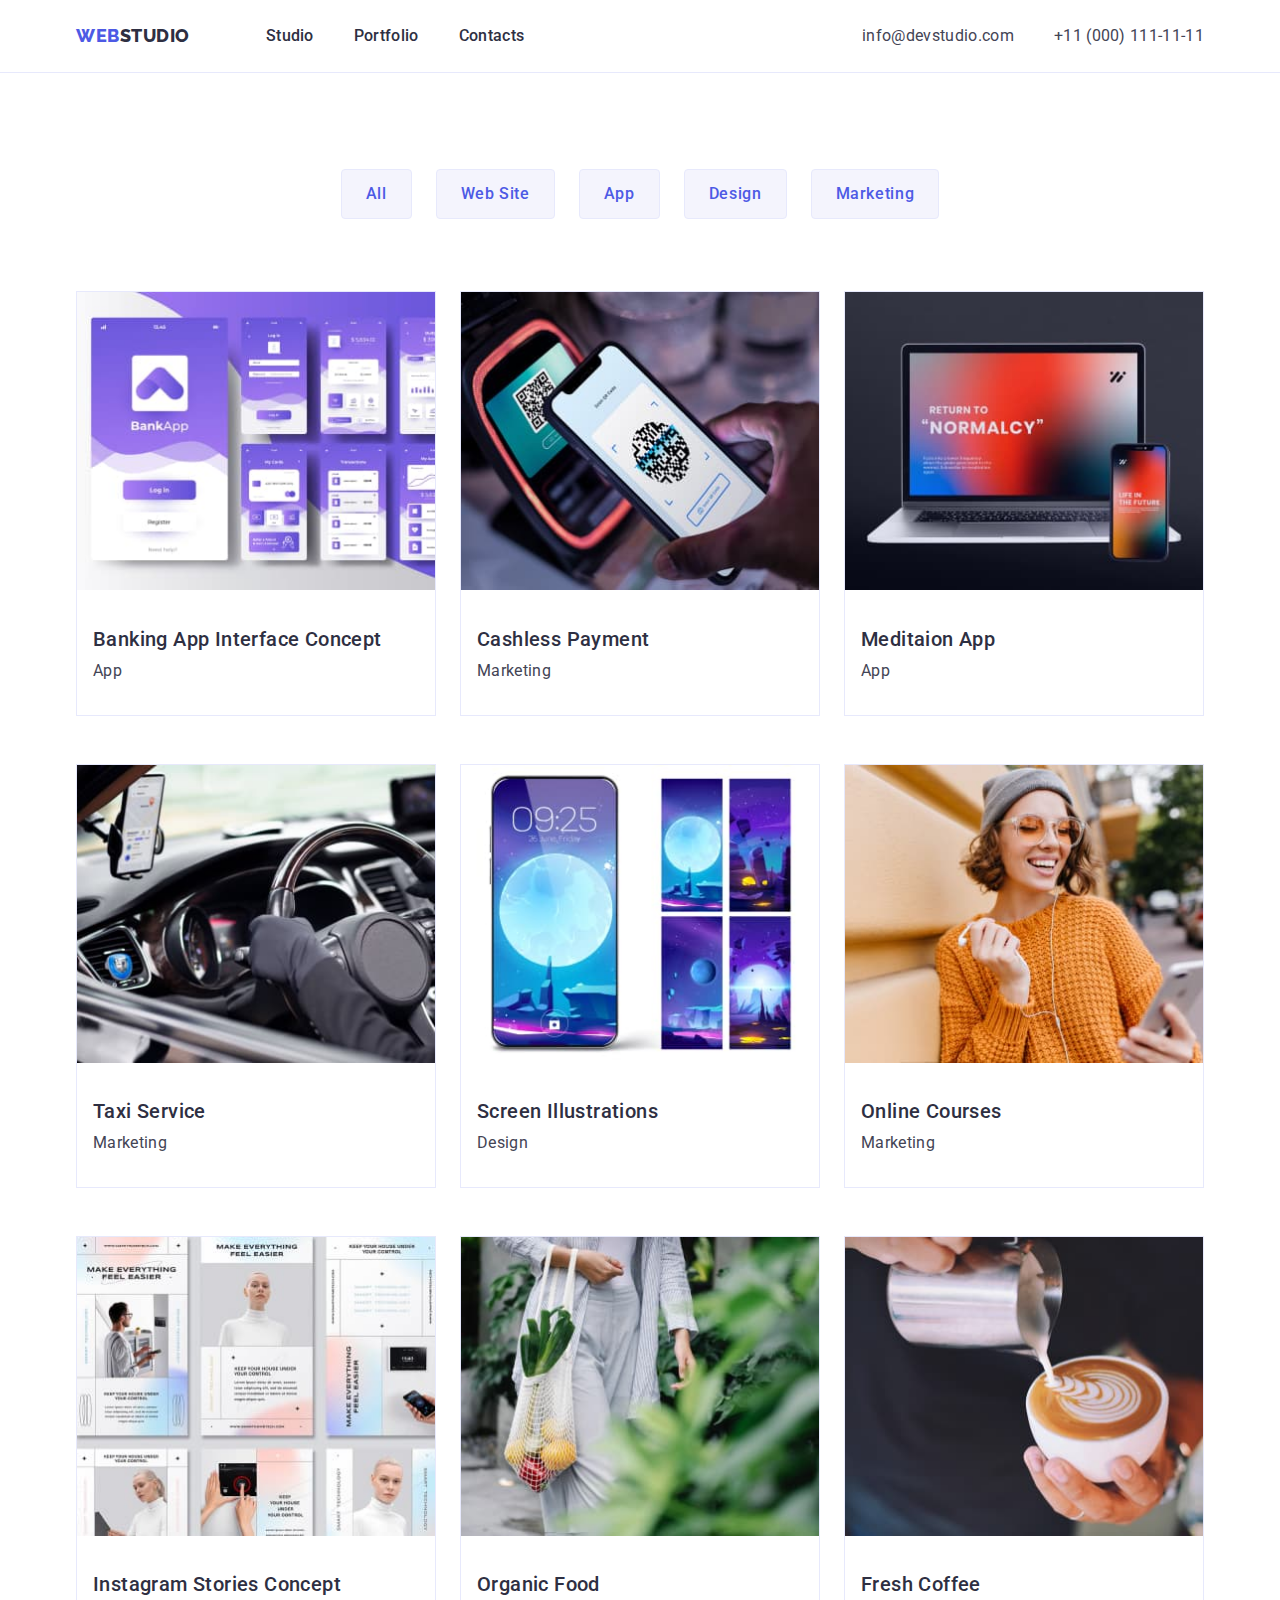
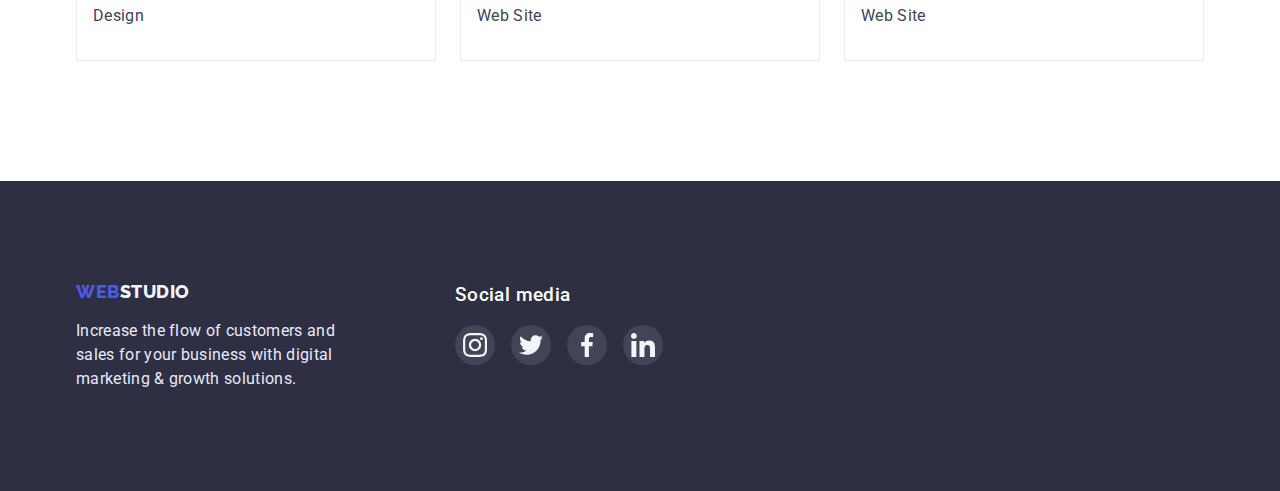
==== portfolio.html @ 0db058c7 "Add copy hw 4" ====
<!DOCTYPE html>
<html lang="en">

<head>
    <meta charset="UTF-8" />
    <meta http-equiv="X-UA-Compatible" content="IE=edge" />
    <meta name="viewport" content="width=device-width, initial-scale=1.0" />
    <link rel="preconnect" href="https://fonts.googleapis.com" />
    <link rel="preconnect" href="https://fonts.gstatic.com" crossorigin />
    <link href="https://fonts.googleapis.com/css2?family=Raleway:wght@800&family=Roboto:wght@400;500;700;900&display=swap" rel="stylesheet" />
    <link rel="stylesheet" href="https://cdnjs.cloudflare.com/ajax/libs/modern-normalize/1.1.0/modern-normalize.min.css" />
    <link rel="stylesheet" href="./css/styles.css" />
    <title>Webstudio</title>
</head>

<body>
    <header class="nav-bar">
        <div class="nav-bar-container">
            <div class="logo-nav">
                <a class="logo-top" href="./index.html"><span class="web-top">web</span
            ><span class="studio-top">studio</span></a
          >
          <nav>
            <ul class="nav-list">
              <li class="nav-item"><a class="nav-text" href="./index.html">Studio</a></li>
                <li class="nav-item">
                    <a class="nav-text" href="">Portfolio</a>
                </li>
                <li class="nav-item"><a class="nav-text" href="">Contacts</a></li>
                </ul>
                </nav>
            </div>
            <address>
          <ul class="address-list">
            <li class="address-item">
              <a class="address-text" href="mailto:info@devstudio.com"
                >info@devstudio.com</a
              >
            </li>
            <li class="address-item">
              <a class="address-text" href="tel:+110001111111"
                >+11 (000) 111-11-11</a
              >
            </li>
          </ul>
        </address>
        </div>
    </header>

    <main>
        <section class="projects">
            <div class="container">
                <ul class="filters-list">
                    <li class="filters-item"><button class="filters-text" type="button">All</button></li>
                    <li class="filters-item"><button class="filters-text" type="button">Web Site</button></li>
                    <li class="filters-item"><button class="filters-text" type="button">App</button></li>
                    <li class="filters-item"><button class="filters-text" type="button">Design</button></li>
                    <li class="filters-item"><button class="filters-text" type="button">Marketing</button></li>
                </ul>
                <ul class="projects-list">
                    <li class="projects-item">
                        <img src="./images/img1-1.jpg" alt="bank app screenshots" width="358" />
                        <div class="projects-card">
                            <h3 class="projects-direction">Banking App Interface Concept</h3>
                            <p class="projects-text">App</p>
                        </div>
                    </li>
                    <li class="projects-item">
                        <img src="./images/img1-2.jpg" alt="smartphone scans qr code" width="358" />
                        <div class="projects-card">
                            <h3 class="projects-direction">Cashless Payment</h3>
                            <p class="projects-text">Marketing</p>
                        </div>
                    </li>
                    <li class="projects-item">
                        <img src="./images/img1-3.jpg" alt="laptop and smartphone with app on screens" width="358" />
                        <div class="projects-card">
                            <h3 class="projects-direction">Meditaion App</h3>
                            <p class="projects-text">App</p>
                        </div>
                    </li>
                    <li class="projects-item">
                        <img src="./images/img2-1.jpg" alt="view of the driver's seat through the window" width="358" />
                        <div class="projects-card">
                            <h3 class="projects-direction">Taxi Service</h3>
                            <p class="projects-text">Marketing</p>
                        </div>
                    </li>
                    <li class="projects-item">
                        <img src="./images/img2-2.jpg" alt="phone and four screensavers to choose from" width="358" />
                        <div class="projects-card">
                            <h3 class="projects-direction">Screen Illustrations</h3>
                            <p class="projects-text">Design</p>
                        </div>
                    </li>
                    <li class="projects-item">
                        <img src="./images/img2-3.jpg" alt="girl with phone in hand" width="358" />
                        <div class="projects-card">
                            <h3 class="projects-direction">Online Courses</h3>
                            <p class="projects-text">Marketing</p>
                        </div>
                    </li>
                    <li class="projects-item">
                        <img src="./images/img3-1.jpg" alt="screenshots from instagram" width="358" />
                        <div class="projects-card">
                            <h3 class="projects-direction">Instagram Stories Concept</h3>
                            <p class="projects-text">Design</p>
                        </div>
                    </li>
                    <li class="projects-item">
                        <img src="./images/img3-2.jpg" alt="woman with a bag of vegetables" width="358" />
                        <div class="projects-card">
                            <h3 class="projects-direction">Organic Food</h3>
                            <p class="projects-text">Web Site</p>
                        </div>
                    </li>
                    <li class="projects-item">
                        <img src="./images/img3-3.jpg" alt="a cup of coffee" width="358" />
                        <div class="projects-card">
                            <h3 class="projects-direction">Fresh Coffee</h3>
                            <p class="projects-text">Web Site</p>
                        </div>
                    </li>
                </ul>
            </div>
        </section>
    </main>

    <footer class="foot">
        <div class="foot-container">
            <div class="foot-logo">
                <a class="logo-bottom" href="./index.html"><span class="web-bottom">web</span
            ><span class="studio-bottom">studio</span></a
          >
          <p class="advise">
            Increase the flow of customers and<br />sales for your business with
            digital<br />marketing & growth solutions.
          </p>
        </div>
        <div class="foot-network">
          <h3 class="foot-network-text">Social media</h3>
          <ul class="foot-network-list">
            <li>
              <a class="foot-icons" href="">
                <svg width="24" height="24">
                  <use href="./images/icons.svg#icon-instagramb"></use>
                </svg>
              </a>
                </li>
                <li>
                    <a class="foot-icons" href="">
                        <svg width="24" height="24">
                  <use href="./images/icons.svg#icon-twitterb"></use>
                </svg>
                    </a>
                </li>
                <li>
                    <a class="foot-icons" href="">
                        <svg width="24" height="24">
                  <use href="./images/icons.svg#icon-facebookb"></use>
                </svg>
                    </a>
                </li>
                <li>
                    <a class="foot-icons" href="">
                        <svg width="24" height="24">
                  <use href="./images/icons.svg#icon-linkedinb"></use>
                </svg>
                    </a>
                </li>
                </ul>
            </div>
        </div>
    </footer>
</body>

</html>
---- css/styles.css ----
:root {
    --font-weight-h: 500;
    --font-weight-hh: 700;
    --font-size-h: 20px;
    --font-size-hh: 36px;
    --line-height-hh: 1.1;
    --line-height-h: 1.2;
    --line-height-p: 1.5;
    --letter-spacing-h: 0.04em;
    --letter-spacing-p: 0.02em;
    --text-color: #434455;
    --hero-color: #2e2f42;
    --links-color: #4d5ae5;
    --hover-color: #404bbf;
    --magic-color: #ffffff;
    --accent-color: #e7e9fc;
    --background-color: #f4f4fd;
}

body {
    font-family: "Roboto", sans-serif;
    font-style: normal;
    background: #e5e5e5;
    color: var(--hero-color);
}

.container {
    width: 1158px;
    margin: 0 auto;
    padding-left: 15px;
    padding-right: 15px;
}

.nav-list,
.address-list,
.featurs-list,
.samples-list,
.team-list,
.filters-list,
.projects-list,
.customers-list,
.team-icons-list,
.foot-network-list,
.customers-list {
    list-style-type: none;
}

.filters-item:not(:last-child),
.featurs-item:not(:last-child),
.samples-item:not(:last-child),
.team-item:not(:last-child) {
    margin-right: 24px;
}


/* .featurs-item + .featurs-item = .featurs-item:not(:last-child) */


/* header */

.nav-bar {
    display: flex;
    padding-top: 24px;
    padding-bottom: 24px;
    background-color: var(--magic-color);
    border-bottom: 1px solid #e7e9fc;
}

.nav-bar-container {
    display: flex;
    justify-content: space-between;
    align-items: center;
    width: 1158px;
    margin: 0 auto;
    padding-left: 15px;
    padding-right: 15px;
}

.logo-nav {
    display: flex;
}

.logo-top {
    margin-right: 76px;
    text-decoration: none;
}

.web-top,
.studio-top {
    font-family: "Raleway";
    font-weight: 800;
    font-size: 18px;
    line-height: 1.3;
    letter-spacing: 0.03em;
    text-transform: uppercase;
}

.web-top {
    color: var(--links-color);
}

.studio-top {
    color: var(--hero-color);
}

.nav-list {
    display: flex;
    margin: 0;
    padding-left: 0;
}

.nav-item:not(:last-child),
.address-item:not(:last-child) {
    margin-right: 40px;
}

.nav-text {
    font-weight: var(--font-weight-h);
    line-height: var(--line-height-p);
    letter-spacing: var(--letter-spacing-p);
    color: var(--hero-color);
    text-decoration: none;
}

.address-list {
    display: flex;
    margin: 0;
    padding-left: 0;
}

.address-text {
    font-style: normal;
    line-height: var(--line-height-p);
    letter-spacing: var(--letter-spacing-p);
    color: var(--text-color);
    text-decoration: none;
}

.nav-text:hover,
.nav-text:focus,
.address-text:hover,
.address-text:focus {
    color: var(--hover-color);
}


/* main */

main {
    background-color: var(--magic-color);
}


/* hero */

.hero {
    max-width: 1440px;
    height: 600px;
    margin: 0 auto;
    padding-top: 188px;
    padding-bottom: 188px;
    text-align: center;
    background-color: var(--hero-color);
    background-image: linear-gradient( to right, rgba(46, 47, 66, 0.7), rgba(46, 47, 66, 0.7)), url("../images/people-office.jpg");
    background-position: center;
}

.hero-text {
    margin: 0;
    font-weight: 700;
    font-size: 56px;
    line-height: 1.1;
    letter-spacing: 0.02em;
    color: var(--magic-color);
}

.hero-button {
    margin-top: 48px;
    padding: 16px 32px;
    font-family: "Roboto", sans-serif;
    font-style: normal;
    font-weight: var(--font-weight-h);
    line-height: var(--line-height-p);
    letter-spacing: var(--letter-spacing-h);
    background: var(--links-color);
    color: var(--magic-color);
    border: 0;
    box-shadow: 0px 4px 4px rgba(0, 0, 0, 0.15);
    border-radius: 4px;
    cursor: pointer;
}

.hero-button:hover,
.hero-button:focus {
    background: var(--hover-color);
}


/* feature */

.featurs {
    padding-top: 120px;
    padding-bottom: 120px;
}

.featurs-list {
    display: flex;
    margin: 0;
    padding-left: 0;
}

.featurs-icons {
    width: 64px;
    height: 64px;
    /* padding: 24px 100px; */
    background: var(--background-color);
    border-radius: 4px;
    display: flex;
}

.featurs-direction {
    margin: 0;
    margin-top: 8px;
    font-weight: var(--font-weight-h);
    font-size: var(--font-size-h);
    line-height: var(--line-height-h);
    letter-spacing: var(--letter-spacing-p);
    color: var(--hero-color);
}

.featurs-text {
    width: 264px;
    margin-top: 8px;
    margin-bottom: 0;
    line-height: var(--line-height-p);
    letter-spacing: var(--letter-spacing-p);
    color: var(--text-color);
}


/* samples */

.samples {
    padding-bottom: 120px;
}

.samples-text {
    margin-top: 0;
    margin-bottom: 72px;
    font-weight: var(--font-weight-hh);
    font-size: var(--font-size-hh);
    line-height: var(--line-height-hh);
    text-align: center;
    letter-spacing: 0.02em;
    text-transform: capitalize;
    color: var(--hero-color);
}

.samples-list {
    display: flex;
    margin: 0;
    padding-left: 0;
}


/* team */

.team {
    padding-top: 120px;
    padding-bottom: 120px;
    background-color: var(--background-color);
}

.team-text {
    margin-top: 0;
    margin-bottom: 72px;
    font-weight: var(--font-weight-hh);
    font-size: var(--font-size-hh);
    line-height: var(--line-height-hh);
    text-align: center;
    letter-spacing: 0.02em;
    text-transform: capitalize;
    color: var(--hero-color);
}

.team-list {
    display: flex;
    margin: 0;
    padding-left: 0;
}

.team-item {
    width: 264px;
    background: var(--magic-color);
    box-shadow: 0px 1px 6px rgba(46, 47, 66, 0.08), 0px 1px 1px rgba(46, 47, 66, 0.16), 0px 2px 1px rgba(46, 47, 66, 0.08);
    border-radius: 0px 0px 4px 4px;
}

.team-name {
    margin-top: 0;
    margin-bottom: 8px;
    font-weight: var(--font-weight-h);
    font-size: var(--font-size-h);
    line-height: var(--line-height-h);
    text-align: center;
    letter-spacing: var(--letter-spacing-p);
    color: var(--hero-color);
}

.team-function {
    margin-top: 0;
    margin-bottom: 0;
    line-height: var(--line-height-p);
    text-align: center;
    letter-spacing: var(--letter-spacing-p);
    color: var(--text-color);
}

.team-item-text {
    padding: 32px 16px;
}

.team-icons-list {
    display: flex;
    justify-content: space-between;
    margin-top: 8px;
    padding: 0;
}

.team-icons {
    display: flex;
    justify-content: center;
    align-items: center;
    width: 40px;
    height: 40px;
    border-radius: 50%;
    background-color: var(--links-color);
}

.team-icons:hover,
.team-icons:focus {
    background-color: var(--hover-color);
}


/* customers */

.customers {
    padding-top: 130px;
    padding-bottom: 120px;
}

.customers-text {
    margin: 0;
    font-weight: var(--font-weight-hh);
    font-size: var(--font-size-hh);
    line-height: var(--line-height-hh);
    text-align: center;
    letter-spacing: 0.02em;
    text-transform: capitalize;
    color: var(--hero-color);
}

.customers-list {
    display: flex;
    justify-content: space-between;
    margin: 0;
    margin-top: 72px;
    padding: 0;
}

.customers-items {
    display: flex;
    justify-content: center;
    align-items: center;
    width: 168px;
    height: 88px;
    border: 1px solid #8e8f99;
    border-radius: 4px;
}

.customers-icons {
    fill: #8e8f99;
}

.customers-items:hover .customers-icons,
.customers-items:focus .customers-icons {
    fill: var(--hover-color);
}

.customers-items:hover,
.customers-items:focus {
    border: 1px solid var(--hover-color);
    border-radius: 4px;
}


/* footer */

.foot {
    background-color: var(--hero-color);
}

.foot-container {
    display: flex;
    width: 1158px;
    margin: 0 auto;
    padding-left: 15px;
    padding-right: 15px;
    padding-top: 100px;
    padding-bottom: 100px;
}

.logo-bottom {
    text-decoration: none;
}

.web-bottom,
.studio-bottom {
    font-family: "Raleway";
    font-weight: 800;
    font-size: 18px;
    line-height: 1.2;
    letter-spacing: 0.03em;
    text-transform: uppercase;
}

.web-bottom {
    color: var(--links-color);
}

.studio-bottom {
    color: var(--background-color);
}

.advise {
    margin-bottom: 0;
    line-height: var(--line-height-p);
    letter-spacing: var(--letter-spacing-p);
    color: var(--accent-color);
}

.foot-network {
    width: 208px;
    margin-left: 120px;
}

.foot-network-text {
    margin: 0;
    padding: 0;
    font-weight: var(--font-weight-h);
    line-height: var(--line-height-p);
    letter-spacing: var(--letter-spacing-p);
    color: var(--magic-color);
}

.foot-network-list {
    display: flex;
    justify-content: space-between;
    padding-left: 0;
    margin-bottom: 0;
}

.foot-icons {
    display: flex;
    justify-content: center;
    align-items: center;
    width: 40px;
    height: 40px;
    padding: 8px;
    border-radius: 50%;
    background-color: rgba(255, 255, 255, 0.1);
}

.foot-icons:hover,
.foot-icons:focus {
    background-color: #31d0aa;
}


/* Portfolio */

.projects {
    padding-top: 96px;
    padding-bottom: 120px;
}

.filters-list {
    display: flex;
    justify-content: center;
    margin: 0;
    padding-left: 0;
}

.filters-text {
    padding: 12px 24px;
    font-weight: var(--font-weight-h);
    line-height: var(--line-height-p);
    text-align: center;
    letter-spacing: var(--letter-spacing-h);
    color: var(--links-color);
    background: var(--background-color);
    border: 1px solid #e7e9fc;
    border-radius: 4px;
    cursor: pointer;
}

.filters-text:hover,
.filters-text:focus {
    color: var(--magic-color);
    background-color: var(--hover-color);
    border: 1px solid var(--hover-color);
    box-shadow: 0px 3px 1px rgba(0, 0, 0, 0.1), 0px 2px 1px rgba(0, 0, 0, 0.08), 0px 2px 2px rgba(0, 0, 0, 0.12);
}

.projects-list {
    display: flex;
    justify-content: center;
    flex-wrap: wrap;
    margin-top: 72px;
    margin-bottom: 0;
    padding: 0;
}

.projects-item {
    width: 360px;
    margin-right: 24px;
    margin-bottom: 48px;
    border: 1px solid #e7e9fc;
}

.projects-item:hover,
.projects-item:focus {
    box-shadow: 0px 1px 6px rgba(46, 47, 66, 0.08), 0px 1px 1px rgba(46, 47, 66, 0.16), 0px 2px 1px rgba(46, 47, 66, 0.08);
}

.projects-item:nth-child(3n) {
    margin-right: 0;
}

.projects-item:nth-last-child(-n+3) {
    margin-bottom: 0;
}

.projects-card {
    padding-top: 32px;
    padding-bottom: 32px;
}

.projects-direction {
    margin-top: 0;
    margin-bottom: 8px;
    padding-left: 16px;
    font-weight: var(--font-weight-h);
    font-size: var(--font-size-h);
    line-height: var(--line-height-h);
    letter-spacing: var(--letter-spacing-p);
    color: var(--hero-color);
}

.projects-text {
    margin-top: 0;
    margin-bottom: 0;
    padding-left: 16px;
    line-height: var(--line-height-p);
    letter-spacing: var(--letter-spacing-p);
    color: var(--text-color);
}
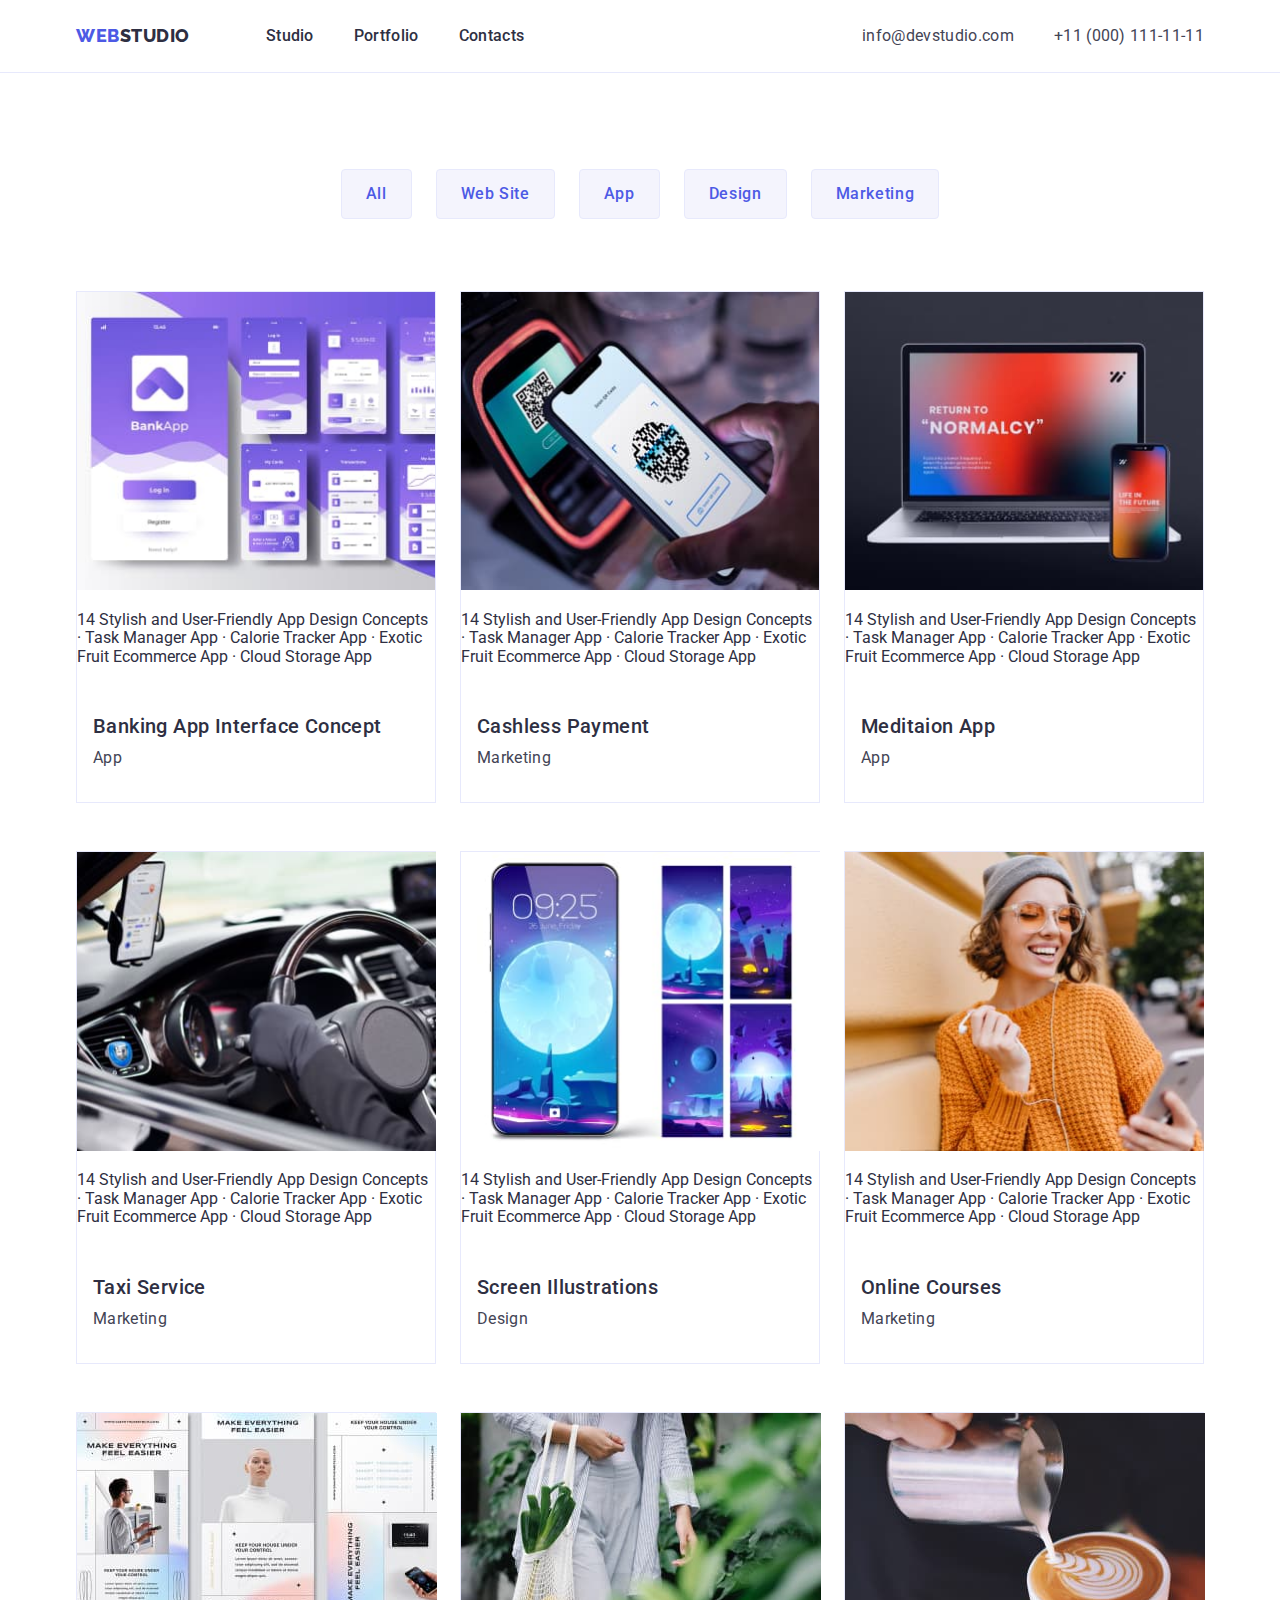
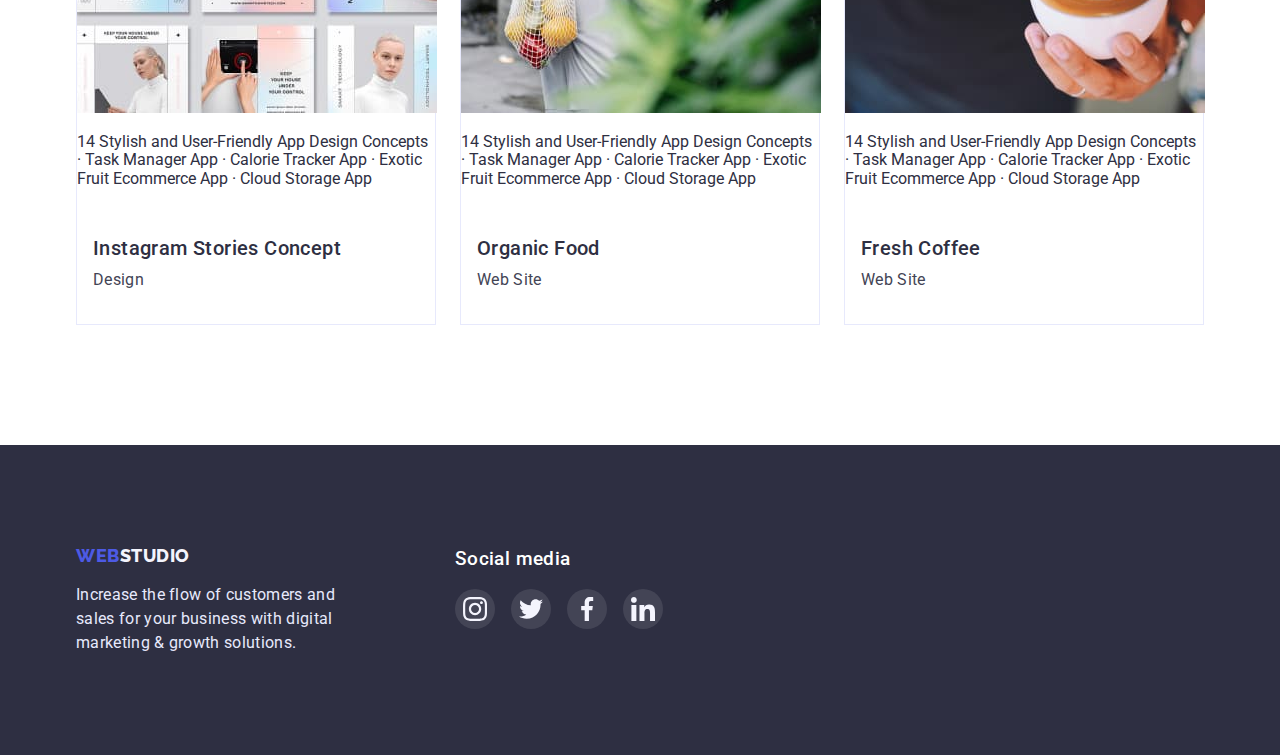
==== commit 107f6238: "update portfolio" ====
--- a/portfolio.html
+++ b/portfolio.html
@@ -24,7 +24,7 @@
             <ul class="nav-list">
               <li class="nav-item"><a class="nav-text" href="./index.html">Studio</a></li>
                 <li class="nav-item">
-                    <a class="nav-text" href="">Portfolio</a>
+                    <a class="nav-text portfolio" href="">Portfolio</a>
                 </li>
                 <li class="nav-item"><a class="nav-text" href="">Contacts</a></li>
                 </ul>
@@ -59,63 +59,99 @@
                 </ul>
                 <ul class="projects-list">
                     <li class="projects-item">
-                        <img src="./images/img1-1.jpg" alt="bank app screenshots" width="358" />
+                        <div class="projects-img">
+                            <img src="./images/img1-1.jpg" alt="bank app screenshots" width="358" />
+                        </div>
+                        <p class="hidden-text">
+                            14 Stylish and User-Friendly App Design Concepts · Task Manager App · Calorie Tracker App · Exotic Fruit Ecommerce App · Cloud Storage App</p>
                         <div class="projects-card">
                             <h3 class="projects-direction">Banking App Interface Concept</h3>
                             <p class="projects-text">App</p>
                         </div>
                     </li>
                     <li class="projects-item">
-                        <img src="./images/img1-2.jpg" alt="smartphone scans qr code" width="358" />
+                        <div class="projects-img">
+                            <img src="./images/img1-2.jpg" alt="smartphone scans qr code" width="358" />
+                        </div>
+                        <p class="hidden-text">
+                            14 Stylish and User-Friendly App Design Concepts · Task Manager App · Calorie Tracker App · Exotic Fruit Ecommerce App · Cloud Storage App</p>
                         <div class="projects-card">
                             <h3 class="projects-direction">Cashless Payment</h3>
                             <p class="projects-text">Marketing</p>
                         </div>
                     </li>
                     <li class="projects-item">
-                        <img src="./images/img1-3.jpg" alt="laptop and smartphone with app on screens" width="358" />
+                        <div class="projects-img">
+                            <img src="./images/img1-3.jpg" alt="laptop and smartphone with app on screens" width="358" />
+                        </div>
+                        <p class="hidden-text">
+                            14 Stylish and User-Friendly App Design Concepts · Task Manager App · Calorie Tracker App · Exotic Fruit Ecommerce App · Cloud Storage App</p>
                         <div class="projects-card">
                             <h3 class="projects-direction">Meditaion App</h3>
                             <p class="projects-text">App</p>
                         </div>
                     </li>
                     <li class="projects-item">
-                        <img src="./images/img2-1.jpg" alt="view of the driver's seat through the window" width="358" />
+                        <div class="projects-img">
+                            <img src="./images/img2-1.jpg" alt="view of the driver's seat through the window" width="359" />
+                        </div>
+                        <p class="hidden-text">
+                            14 Stylish and User-Friendly App Design Concepts · Task Manager App · Calorie Tracker App · Exotic Fruit Ecommerce App · Cloud Storage App</p>
                         <div class="projects-card">
                             <h3 class="projects-direction">Taxi Service</h3>
                             <p class="projects-text">Marketing</p>
                         </div>
                     </li>
                     <li class="projects-item">
-                        <img src="./images/img2-2.jpg" alt="phone and four screensavers to choose from" width="358" />
+                        <div class="projects-img">
+                            <img src="./images/img2-2.jpg" alt="phone and four screensavers to choose from" width="359" />
+                        </div>
+                        <p class="hidden-text">
+                            14 Stylish and User-Friendly App Design Concepts · Task Manager App · Calorie Tracker App · Exotic Fruit Ecommerce App · Cloud Storage App</p>
                         <div class="projects-card">
                             <h3 class="projects-direction">Screen Illustrations</h3>
                             <p class="projects-text">Design</p>
                         </div>
                     </li>
                     <li class="projects-item">
-                        <img src="./images/img2-3.jpg" alt="girl with phone in hand" width="358" />
+                        <div class="projects-img">
+                            <img src="./images/img2-3.jpg" alt="girl with phone in hand" width="359" />
+                        </div>
+                        <p class="hidden-text">
+                            14 Stylish and User-Friendly App Design Concepts · Task Manager App · Calorie Tracker App · Exotic Fruit Ecommerce App · Cloud Storage App</p>
                         <div class="projects-card">
                             <h3 class="projects-direction">Online Courses</h3>
                             <p class="projects-text">Marketing</p>
                         </div>
                     </li>
                     <li class="projects-item">
-                        <img src="./images/img3-1.jpg" alt="screenshots from instagram" width="358" />
+                        <div class="projects-img">
+                            <img src="./images/img3-1.jpg" alt="screenshots from instagram" width="360" />
+                        </div>
+                        <p class="hidden-text">
+                            14 Stylish and User-Friendly App Design Concepts · Task Manager App · Calorie Tracker App · Exotic Fruit Ecommerce App · Cloud Storage App</p>
                         <div class="projects-card">
                             <h3 class="projects-direction">Instagram Stories Concept</h3>
                             <p class="projects-text">Design</p>
                         </div>
                     </li>
                     <li class="projects-item">
-                        <img src="./images/img3-2.jpg" alt="woman with a bag of vegetables" width="358" />
+                        <div class="projects-img">
+                            <img src="./images/img3-2.jpg" alt="woman with a bag of vegetables" width="360" />
+                        </div>
+                        <p class="hidden-text">
+                            14 Stylish and User-Friendly App Design Concepts · Task Manager App · Calorie Tracker App · Exotic Fruit Ecommerce App · Cloud Storage App</p>
                         <div class="projects-card">
                             <h3 class="projects-direction">Organic Food</h3>
                             <p class="projects-text">Web Site</p>
                         </div>
                     </li>
                     <li class="projects-item">
-                        <img src="./images/img3-3.jpg" alt="a cup of coffee" width="358" />
+                        <div class="projects-img">
+                            <img src="./images/img3-3.jpg" alt="a cup of coffee" width="360" />
+                        </div>
+                        <p class="hidden-text">
+                            14 Stylish and User-Friendly App Design Concepts · Task Manager App · Calorie Tracker App · Exotic Fruit Ecommerce App · Cloud Storage App</p>
                         <div class="projects-card">
                             <h3 class="projects-direction">Fresh Coffee</h3>
                             <p class="projects-text">Web Site</p>
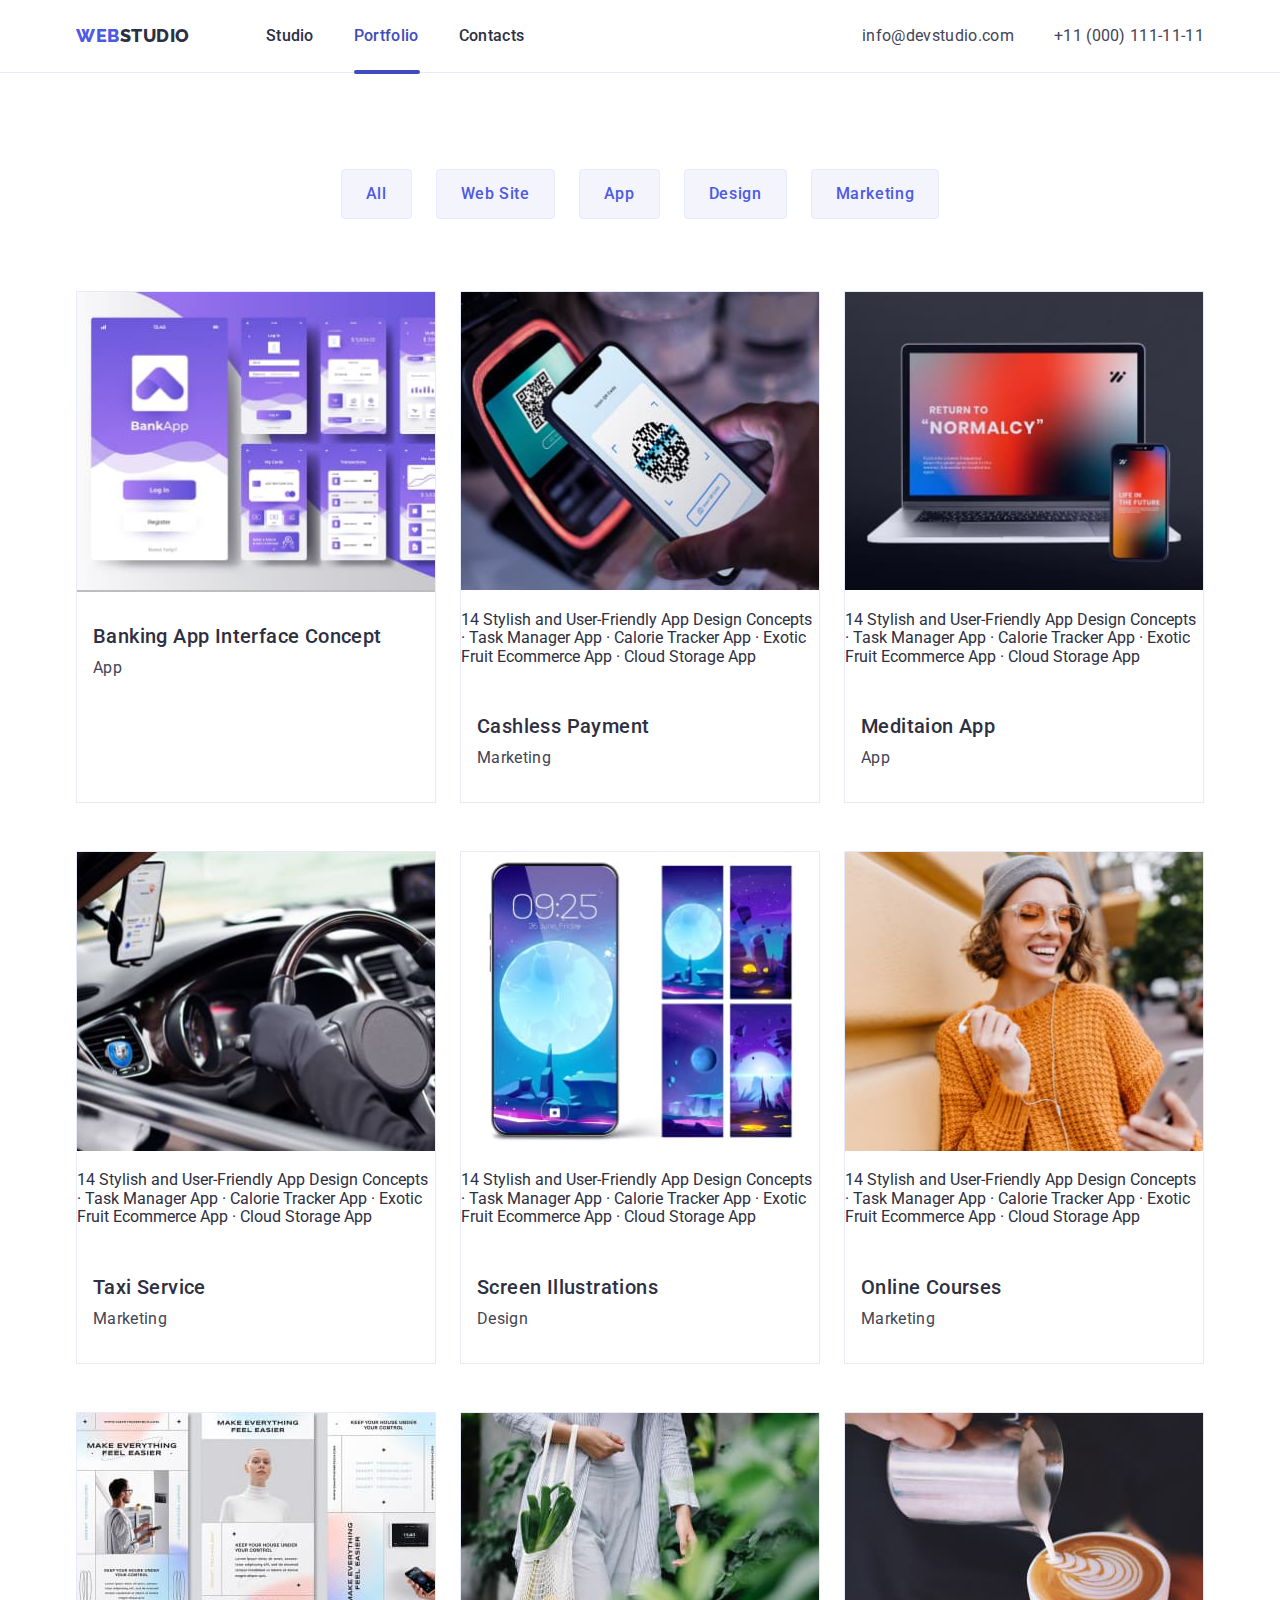
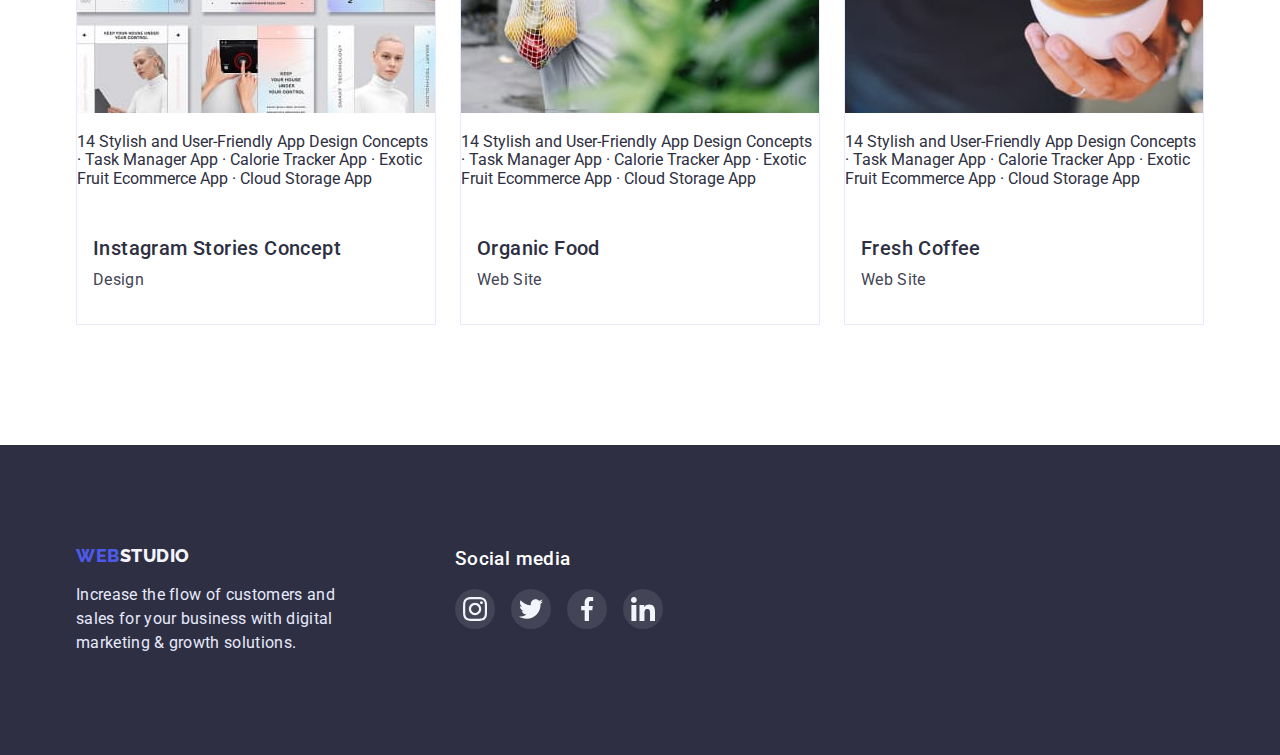
==== commit 5f6ea038: "One working project item" ====
--- a/portfolio.html
+++ b/portfolio.html
@@ -58,14 +58,27 @@
                     <li class="filters-item"><button class="filters-text" type="button">Marketing</button></li>
                 </ul>
                 <ul class="projects-list">
-                    <li class="projects-item">
-                        <div class="projects-img">
-                            <img src="./images/img1-1.jpg" alt="bank app screenshots" width="358" />
-                        </div>
-                        <p class="hidden-text">
-                            14 Stylish and User-Friendly App Design Concepts · Task Manager App · Calorie Tracker App · Exotic Fruit Ecommerce App · Cloud Storage App</p>
-                        <div class="projects-card">
+                    <!-- project-item -->
+                    <li class="projects-item">
+
+                        <!-- project-card -->
+                        <div class="box">
+                            <!-- project-image -->
+                            <div class="projects-img">
+                                <img src="./images/img1-1.jpg" alt="bank app screenshots" width="358" />
+                            </div>
+                            <div class="overlay">
+                                <!-- project-description -->
+                                <p class="overlay-text">
+                                    14 Stylish and User-Friendly App Design Concepts · Task Manager App · Calorie Tracker App · Exotic Fruit Ecommerce App · Cloud Storage App
+                                </p>
+                            </div>
+                        </div>
+                        <!-- project-info -->
+                        <div class="projects-card">
+                            <!-- project-title -->
                             <h3 class="projects-direction">Banking App Interface Concept</h3>
+                            <!-- project-type -->
                             <p class="projects-text">App</p>
                         </div>
                     </li>
--- a/css/styles.css
+++ b/css/styles.css
@@ -109,19 +109,67 @@
     padding-left: 0;
 }
 
+.nav-text {
+    position: relative;
+    font-weight: var(--font-weight-h);
+    line-height: var(--line-height-p);
+    letter-spacing: var(--letter-spacing-p);
+    color: var(--hero-color);
+    text-decoration: none;
+    transition-property: color;
+    transition-duration: 250ms;
+    transition-timing-function: cubic-bezier(0.4, 0, 0.2, 1);
+}
+
+.studio {
+    color: var(--hover-color);
+}
+
+.studio::after {
+    content: "";
+    position: absolute;
+    width: 48px;
+    height: 4px;
+    left: 0px;
+    top: 44px;
+    background: var(--hover-color);
+    border-radius: 2px;
+    /* display: none; */
+}
+
+
+/* .studio:hover::after,
+.studio:focus::after {
+display: block;
+} */
+
+.portfolio {
+    color: var(--hover-color);
+}
+
+.portfolio::after {
+    content: "";
+    position: absolute;
+    width: 66px;
+    height: 4px;
+    left: 0px;
+    top: 44px;
+    background: var(--hover-color);
+    border-radius: 2px;
+    /* display: none; */
+}
+
+
+/* .portfolio:hover::after,
+.portfolio:focus:after {
+display: block;
+} */
+
 .nav-item:not(:last-child),
 .address-item:not(:last-child) {
     margin-right: 40px;
 }
 
-.nav-text {
-    font-weight: var(--font-weight-h);
-    line-height: var(--line-height-p);
-    letter-spacing: var(--letter-spacing-p);
-    color: var(--hero-color);
-    text-decoration: none;
-}
-
 .address-list {
     display: flex;
     margin: 0;
@@ -134,6 +182,9 @@
     letter-spacing: var(--letter-spacing-p);
     color: var(--text-color);
     text-decoration: none;
+    transition-property: color;
+    transition-duration: 250ms;
+    transition-timing-function: cubic-bezier(0.4, 0, 0.2, 1);
 }
 
 .nav-text:hover,
@@ -182,12 +233,15 @@
     font-weight: var(--font-weight-h);
     line-height: var(--line-height-p);
     letter-spacing: var(--letter-spacing-h);
-    background: var(--links-color);
+    background-color: var(--links-color);
     color: var(--magic-color);
     border: 0;
     box-shadow: 0px 4px 4px rgba(0, 0, 0, 0.15);
     border-radius: 4px;
     cursor: pointer;
+    transition-property: background-color;
+    transition-duration: 250ms;
+    transition-timing-function: cubic-bezier(0.4, 0, 0.2, 1);
 }
 
 .hero-button:hover,
@@ -210,12 +264,11 @@
 }
 
 .featurs-icons {
-    width: 64px;
-    height: 64px;
-    /* padding: 24px 100px; */
+    width: 264px;
+    height: 112px;
+    padding: 24px 100px;
     background: var(--background-color);
     border-radius: 4px;
-    display: flex;
 }
 
 .featurs-direction {
@@ -335,6 +388,9 @@
     height: 40px;
     border-radius: 50%;
     background-color: var(--links-color);
+    transition-property: background-color;
+    transition-duration: 250ms;
+    transition-timing-function: cubic-bezier(0.4, 0, 0.2, 1);
 }
 
 .team-icons:hover,
@@ -377,10 +433,16 @@
     height: 88px;
     border: 1px solid #8e8f99;
     border-radius: 4px;
+    transition-property: border;
+    transition-duration: 250ms;
+    transition-timing-function: cubic-bezier(0.4, 0, 0.2, 1);
 }
 
 .customers-icons {
     fill: #8e8f99;
+    transition-property: fill;
+    transition-duration: 250ms;
+    transition-timing-function: cubic-bezier(0.4, 0, 0.2, 1);
 }
 
 .customers-items:hover .customers-icons,
@@ -391,7 +453,6 @@
 .customers-items:hover,
 .customers-items:focus {
     border: 1px solid var(--hover-color);
-    border-radius: 4px;
 }
 
 
@@ -470,6 +531,9 @@
     padding: 8px;
     border-radius: 50%;
     background-color: rgba(255, 255, 255, 0.1);
+    transition-property: background-color;
+    transition-duration: 250ms;
+    transition-timing-function: cubic-bezier(0.4, 0, 0.2, 1);
 }
 
 .foot-icons:hover,
@@ -499,10 +563,11 @@
     text-align: center;
     letter-spacing: var(--letter-spacing-h);
     color: var(--links-color);
-    background: var(--background-color);
-    border: 1px solid #e7e9fc;
+    background-color: var(--background-color);
+    border: 1px solid var(--accent-color);
     border-radius: 4px;
     cursor: pointer;
+    transition: background-color 250ms cubic-bezier(0.4, 0, 0.2, 1), color 250ms cubic-bezier(0.4, 0, 0.2, 1), border 250ms cubic-bezier(0.4, 0, 0.2, 1), box-shadow 250ms cubic-bezier(0.4, 0, 0.2, 1);
 }
 
 .filters-text:hover,
@@ -513,6 +578,9 @@
     box-shadow: 0px 3px 1px rgba(0, 0, 0, 0.1), 0px 2px 1px rgba(0, 0, 0, 0.08), 0px 2px 2px rgba(0, 0, 0, 0.12);
 }
 
+
+/******************************* PROJECTS *******************************/
+
 .projects-list {
     display: flex;
     justify-content: center;
@@ -523,15 +591,53 @@
 }
 
 .projects-item {
+    overflow: hidden;
+    position: relative;
     width: 360px;
     margin-right: 24px;
     margin-bottom: 48px;
-    border: 1px solid #e7e9fc;
+    border: 1px solid var(--accent-color);
+    transform: translatex(0);
+    transition-property: box-shadow;
+    transition-duration: 250ms;
+    transition-timing-function: cubic-bezier(0.4, 0, 0.2, 1);
 }
 
 .projects-item:hover,
 .projects-item:focus {
     box-shadow: 0px 1px 6px rgba(46, 47, 66, 0.08), 0px 1px 1px rgba(46, 47, 66, 0.16), 0px 2px 1px rgba(46, 47, 66, 0.08);
+}
+
+.projects-item .box .overlay {
+    position: absolute;
+    top: 0;
+    left: 0;
+    width: 100%;
+    height: 100%;
+    background-color: #3f51b5;
+    transform: translatey(100%);
+    transition: transform 250ms ease;
+}
+
+.box:hover .overlay {
+    transform: translatex(0);
+}
+
+.overlay-text {
+    position: absolute;
+    width: 296px;
+    height: 96px;
+    left: 32px;
+    top: 40px;
+    color: #e5e5e5;
+}
+
+.overlay code {
+    display: inline-block;
+    padding: 2px 4px;
+    border-radius: 2px;
+    background-color: #fff;
+    color: #2a2a2a;
 }
 
 .projects-item:nth-child(3n) {
@@ -565,4 +671,75 @@
     line-height: var(--line-height-p);
     letter-spacing: var(--letter-spacing-p);
     color: var(--text-color);
+}
+
+
+/* backdrop & modal */
+
+.backdrop {
+    position: fixed;
+    top: 0;
+    left: 0;
+    width: 100%;
+    height: 100%;
+    opacity: 1;
+    background-color: rgba(46, 47, 66, 0.4);
+    transition: opacity 250ms cubic-bezier(0.4, 0, 0.2, 1);
+}
+
+.backdrop.is-hidden {
+    opacity: 0;
+    pointer-events: none;
+}
+
+.modal {
+    position: absolute;
+    top: 50%;
+    left: 50%;
+    transform: translate(-50%, -50%);
+    width: 408px;
+    height: 576px;
+    background-color: #fcfcfc;
+    box-shadow: 0px 1px 1px rgba(0, 0, 0, 0.14), 0px 1px 3px rgba(0, 0, 0, 0.12), 0px 2px 1px rgba(0, 0, 0, 0.2);
+    border-radius: 4px;
+}
+
+.close {
+    position: absolute;
+    top: 24px;
+    right: 24px;
+    display: flex;
+    justify-content: center;
+    align-items: center;
+    width: 24px;
+    height: 24px;
+    background-color: var(--accent-color);
+    border: 1px solid rgba(0, 0, 0, 0.1);
+    border-radius: 50%;
+    transition-property: background-color;
+    transition-duration: 250ms;
+    transition-timing-function: cubic-bezier(0.4, 0, 0.2, 1);
+}
+
+.close-icon {
+    fill: var(--hero-color);
+}
+
+.close:hover,
+.close:focus {
+    background-color: #404bbf;
+}
+
+.close:hover .close-icon,
+.close:active .close-icon {
+    fill: var(--magic-color);
+}
+
+.box {
+    position: relative;
+    width: 360px;
+    height: 300px;
+    margin: 0 auto;
+    background-color: #bdbdbd;
+    overflow: hidden;
 }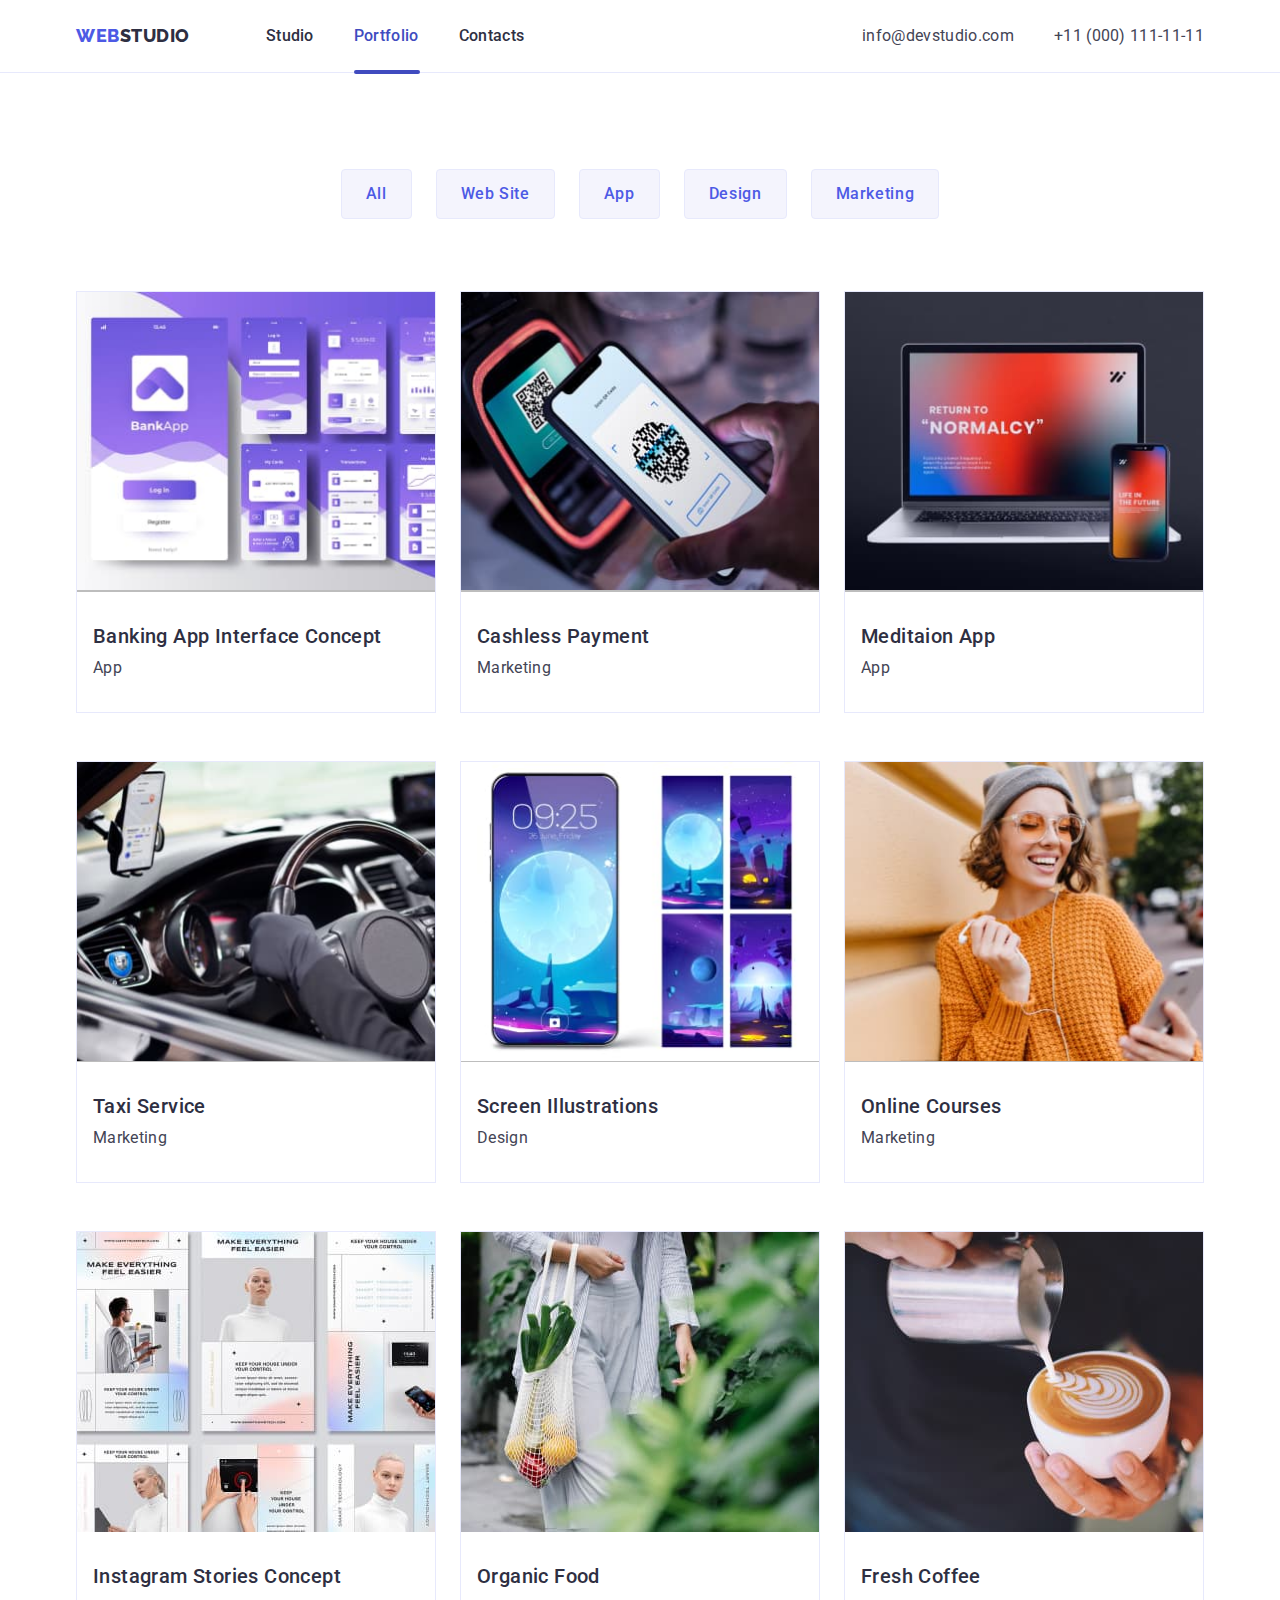
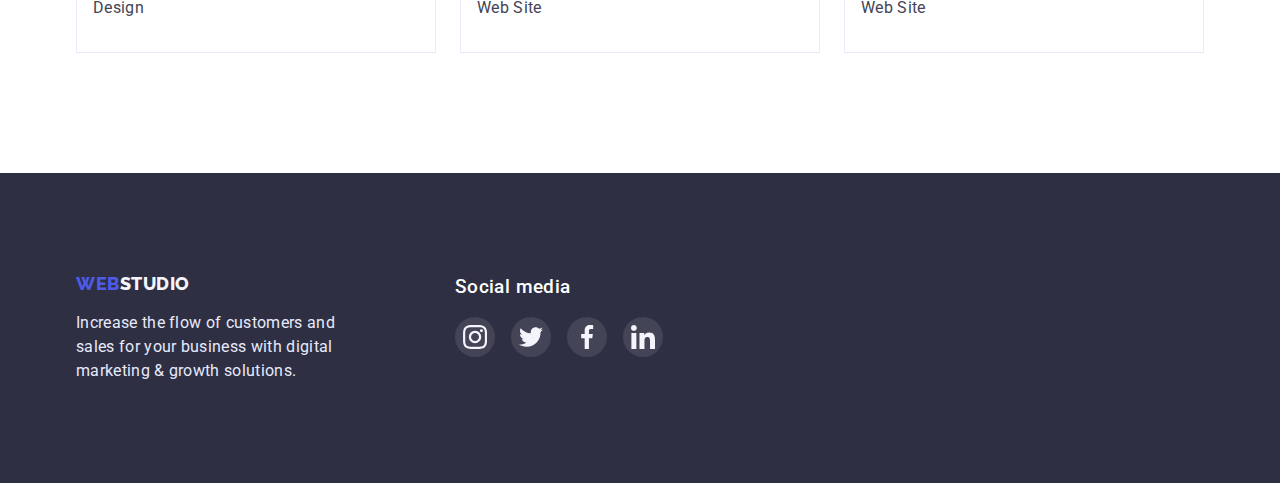
==== commit 22639c09: "Update project items overlay" ====
--- a/portfolio.html
+++ b/portfolio.html
@@ -58,116 +58,157 @@
                     <li class="filters-item"><button class="filters-text" type="button">Marketing</button></li>
                 </ul>
                 <ul class="projects-list">
-                    <!-- project-item -->
-                    <li class="projects-item">
-
-                        <!-- project-card -->
-                        <div class="box">
-                            <!-- project-image -->
-                            <div class="projects-img">
+                    <!-------- Example -------->
+                    <li class="project-item">
+                        <div class="project-card">
+                            <div class="project-image">
                                 <img src="./images/img1-1.jpg" alt="bank app screenshots" width="358" />
                             </div>
                             <div class="overlay">
-                                <!-- project-description -->
-                                <p class="overlay-text">
-                                    14 Stylish and User-Friendly App Design Concepts · Task Manager App · Calorie Tracker App · Exotic Fruit Ecommerce App · Cloud Storage App
-                                </p>
-                            </div>
-                        </div>
-                        <!-- project-info -->
-                        <div class="projects-card">
-                            <!-- project-title -->
-                            <h3 class="projects-direction">Banking App Interface Concept</h3>
-                            <!-- project-type -->
-                            <p class="projects-text">App</p>
-                        </div>
-                    </li>
-                    <li class="projects-item">
-                        <div class="projects-img">
-                            <img src="./images/img1-2.jpg" alt="smartphone scans qr code" width="358" />
-                        </div>
-                        <p class="hidden-text">
-                            14 Stylish and User-Friendly App Design Concepts · Task Manager App · Calorie Tracker App · Exotic Fruit Ecommerce App · Cloud Storage App</p>
-                        <div class="projects-card">
-                            <h3 class="projects-direction">Cashless Payment</h3>
-                            <p class="projects-text">Marketing</p>
-                        </div>
-                    </li>
-                    <li class="projects-item">
-                        <div class="projects-img">
-                            <img src="./images/img1-3.jpg" alt="laptop and smartphone with app on screens" width="358" />
-                        </div>
-                        <p class="hidden-text">
-                            14 Stylish and User-Friendly App Design Concepts · Task Manager App · Calorie Tracker App · Exotic Fruit Ecommerce App · Cloud Storage App</p>
-                        <div class="projects-card">
-                            <h3 class="projects-direction">Meditaion App</h3>
-                            <p class="projects-text">App</p>
-                        </div>
-                    </li>
-                    <li class="projects-item">
-                        <div class="projects-img">
-                            <img src="./images/img2-1.jpg" alt="view of the driver's seat through the window" width="359" />
-                        </div>
-                        <p class="hidden-text">
-                            14 Stylish and User-Friendly App Design Concepts · Task Manager App · Calorie Tracker App · Exotic Fruit Ecommerce App · Cloud Storage App</p>
-                        <div class="projects-card">
-                            <h3 class="projects-direction">Taxi Service</h3>
-                            <p class="projects-text">Marketing</p>
-                        </div>
-                    </li>
-                    <li class="projects-item">
-                        <div class="projects-img">
-                            <img src="./images/img2-2.jpg" alt="phone and four screensavers to choose from" width="359" />
-                        </div>
-                        <p class="hidden-text">
-                            14 Stylish and User-Friendly App Design Concepts · Task Manager App · Calorie Tracker App · Exotic Fruit Ecommerce App · Cloud Storage App</p>
-                        <div class="projects-card">
-                            <h3 class="projects-direction">Screen Illustrations</h3>
-                            <p class="projects-text">Design</p>
-                        </div>
-                    </li>
-                    <li class="projects-item">
-                        <div class="projects-img">
-                            <img src="./images/img2-3.jpg" alt="girl with phone in hand" width="359" />
-                        </div>
-                        <p class="hidden-text">
-                            14 Stylish and User-Friendly App Design Concepts · Task Manager App · Calorie Tracker App · Exotic Fruit Ecommerce App · Cloud Storage App</p>
-                        <div class="projects-card">
-                            <h3 class="projects-direction">Online Courses</h3>
-                            <p class="projects-text">Marketing</p>
-                        </div>
-                    </li>
-                    <li class="projects-item">
-                        <div class="projects-img">
-                            <img src="./images/img3-1.jpg" alt="screenshots from instagram" width="360" />
-                        </div>
-                        <p class="hidden-text">
-                            14 Stylish and User-Friendly App Design Concepts · Task Manager App · Calorie Tracker App · Exotic Fruit Ecommerce App · Cloud Storage App</p>
-                        <div class="projects-card">
-                            <h3 class="projects-direction">Instagram Stories Concept</h3>
-                            <p class="projects-text">Design</p>
-                        </div>
-                    </li>
-                    <li class="projects-item">
-                        <div class="projects-img">
-                            <img src="./images/img3-2.jpg" alt="woman with a bag of vegetables" width="360" />
-                        </div>
-                        <p class="hidden-text">
-                            14 Stylish and User-Friendly App Design Concepts · Task Manager App · Calorie Tracker App · Exotic Fruit Ecommerce App · Cloud Storage App</p>
-                        <div class="projects-card">
-                            <h3 class="projects-direction">Organic Food</h3>
-                            <p class="projects-text">Web Site</p>
-                        </div>
-                    </li>
-                    <li class="projects-item">
-                        <div class="projects-img">
-                            <img src="./images/img3-3.jpg" alt="a cup of coffee" width="360" />
-                        </div>
-                        <p class="hidden-text">
-                            14 Stylish and User-Friendly App Design Concepts · Task Manager App · Calorie Tracker App · Exotic Fruit Ecommerce App · Cloud Storage App</p>
-                        <div class="projects-card">
-                            <h3 class="projects-direction">Fresh Coffee</h3>
-                            <p class="projects-text">Web Site</p>
+                                <p class="project-description">
+                                    14 Stylish and User-Friendly App Design Concepts · Task Manager App · Calorie Tracker App · Exotic Fruit Ecommerce App · Cloud Storage App
+                                </p>
+                            </div>
+                        </div>
+                        <div class="project-info">
+                            <h3 class="project-title">Banking App Interface Concept</h3>
+                            <p class="project-type">App</p>
+                        </div>
+                    </li>
+
+                    <li class="project-item">
+                        <div class="project-card">
+                            <div class="project-image">
+                                <img src="./images/img1-2.jpg" alt="smartphone scans qr code" width="358" />
+                            </div>
+                            <div class="overlay">
+                                <p class="project-description">
+                                    14 Stylish and User-Friendly App Design Concepts · Task Manager App · Calorie Tracker App · Exotic Fruit Ecommerce App · Cloud Storage App
+                                </p>
+                            </div>
+                        </div>
+                        <div class="project-info">
+                            <h3 class="project-title">Cashless Payment</h3>
+                            <p class="project-type">Marketing</p>
+                        </div>
+                    </li>
+
+                    <li class="project-item">
+                        <div class="project-card">
+                            <div class="project-image">
+                                <img src="./images/img1-3.jpg" alt="laptop and smartphone with app on screens" width="358" />
+                            </div>
+                            <div class="overlay">
+                                <p class="project-description">
+                                    14 Stylish and User-Friendly App Design Concepts · Task Manager App · Calorie Tracker App · Exotic Fruit Ecommerce App · Cloud Storage App
+                                </p>
+                            </div>
+                        </div>
+                        <div class="project-info">
+                            <h3 class="project-title">Meditaion App</h3>
+                            <p class="project-type">App</p>
+                        </div>
+                    </li>
+
+                    <li class="project-item">
+                        <div class="project-card">
+                            <div class="project-image">
+                                <img src="./images/img2-1.jpg" alt="view of the driver's seat through the window" width="359" />
+                            </div>
+                            <div class="overlay">
+                                <p class="project-description">
+                                    14 Stylish and User-Friendly App Design Concepts · Task Manager App · Calorie Tracker App · Exotic Fruit Ecommerce App · Cloud Storage App
+                                </p>
+                            </div>
+                        </div>
+
+                        <div class="project-info">
+                            <h3 class="project-title">Taxi Service</h3>
+                            <p class="project-type">Marketing</p>
+                        </div>
+                    </li>
+
+                    <li class="project-item">
+                        <div class="project-card">
+                            <div class="project-image">
+                                <img src="./images/img2-2.jpg" alt="phone and four screensavers to choose from" width="359" />
+                            </div>
+                            <div class="overlay">
+                                <p class="project-description">
+                                    14 Stylish and User-Friendly App Design Concepts · Task Manager App · Calorie Tracker App · Exotic Fruit Ecommerce App · Cloud Storage App
+                                </p>
+                            </div>
+                        </div>
+                        <div class="project-info">
+                            <h3 class="project-title">Screen Illustrations</h3>
+                            <p class="project-type">Design</p>
+                        </div>
+                    </li>
+                    <li class="project-item">
+                        <div class="project-card">
+                            <div class="project-image">
+                                <img src="./images/img2-3.jpg" alt="girl with phone in hand" width="359" />
+                            </div>
+                            <div class="overlay">
+                                <p class="project-description">
+                                    14 Stylish and User-Friendly App Design Concepts · Task Manager App · Calorie Tracker App · Exotic Fruit Ecommerce App · Cloud Storage App
+                                </p>
+                            </div>
+                        </div>
+                        <div class="project-info">
+                            <h3 class="project-title">Online Courses</h3>
+                            <p class="project-type">Marketing</p>
+                        </div>
+                    </li>
+
+                    <li class="project-item">
+                        <div class="project-card">
+                            <div class="project-image">
+                                <img src="./images/img3-1.jpg" alt="screenshots from instagram" width="360" />
+                            </div>
+                            <div class="overlay">
+                                <p class="project-description">
+                                    14 Stylish and User-Friendly App Design Concepts · Task Manager App · Calorie Tracker App · Exotic Fruit Ecommerce App · Cloud Storage App
+                                </p>
+                            </div>
+                        </div>
+                        <div class="project-info">
+                            <h3 class="project-title">Instagram Stories Concept</h3>
+                            <p class="project-type">Design</p>
+                        </div>
+                    </li>
+
+                    <li class="project-item">
+                        <div class="project-card">
+                            <div class="project-image">
+                                <img src="./images/img3-2.jpg" alt="woman with a bag of vegetables" width="360" />
+                            </div>
+                            <div class="overlay">
+                                <p class="project-description">
+                                    14 Stylish and User-Friendly App Design Concepts · Task Manager App · Calorie Tracker App · Exotic Fruit Ecommerce App · Cloud Storage App
+                                </p>
+                            </div>
+                        </div>
+                        <div class="project-info">
+                            <h3 class="project-title">Organic Food</h3>
+                            <p class="project-type">Web Site</p>
+                        </div>
+                    </li>
+
+                    <li class="project-item">
+                        <div class="project-card">
+                            <div class="project-image">
+                                <img src="./images/img3-3.jpg" alt="a cup of coffee" width="360" />
+                            </div>
+                            <div class="overlay">
+                                <p class="project-description">
+                                    14 Stylish and User-Friendly App Design Concepts · Task Manager App · Calorie Tracker App · Exotic Fruit Ecommerce App · Cloud Storage App
+                                </p>
+                            </div>
+                        </div>
+                        <div class="project-info">
+                            <h3 class="project-title">Fresh Coffee</h3>
+                            <p class="project-type">Web Site</p>
                         </div>
                     </li>
                 </ul>
--- a/css/styles.css
+++ b/css/styles.css
@@ -590,7 +590,7 @@
     padding: 0;
 }
 
-.projects-item {
+.project-item {
     overflow: hidden;
     position: relative;
     width: 360px;
@@ -603,27 +603,28 @@
     transition-timing-function: cubic-bezier(0.4, 0, 0.2, 1);
 }
 
-.projects-item:hover,
-.projects-item:focus {
+.project-item:hover,
+.project-item:focus {
     box-shadow: 0px 1px 6px rgba(46, 47, 66, 0.08), 0px 1px 1px rgba(46, 47, 66, 0.16), 0px 2px 1px rgba(46, 47, 66, 0.08);
 }
 
-.projects-item .box .overlay {
+.project-item .project-card .overlay {
     position: absolute;
     top: 0;
     left: 0;
     width: 100%;
     height: 100%;
-    background-color: #3f51b5;
     transform: translatey(100%);
     transition: transform 250ms ease;
-}
-
-.box:hover .overlay {
+    background: var(--links-color);
+    mix-blend-mode: normal;
+}
+
+.project-card:hover .overlay {
     transform: translatex(0);
 }
 
-.overlay-text {
+.project-description {
     position: absolute;
     width: 296px;
     height: 96px;
@@ -640,20 +641,23 @@
     color: #2a2a2a;
 }
 
-.projects-item:nth-child(3n) {
+
+/* blocking */
+
+.project-item:nth-child(3n) {
     margin-right: 0;
 }
 
-.projects-item:nth-last-child(-n+3) {
+.project-item:nth-last-child(-n+3) {
     margin-bottom: 0;
 }
 
-.projects-card {
+.project-info {
     padding-top: 32px;
     padding-bottom: 32px;
 }
 
-.projects-direction {
+.project-title {
     margin-top: 0;
     margin-bottom: 8px;
     padding-left: 16px;
@@ -664,7 +668,7 @@
     color: var(--hero-color);
 }
 
-.projects-text {
+.project-type {
     margin-top: 0;
     margin-bottom: 0;
     padding-left: 16px;
@@ -735,7 +739,7 @@
     fill: var(--magic-color);
 }
 
-.box {
+.project-card {
     position: relative;
     width: 360px;
     height: 300px;
